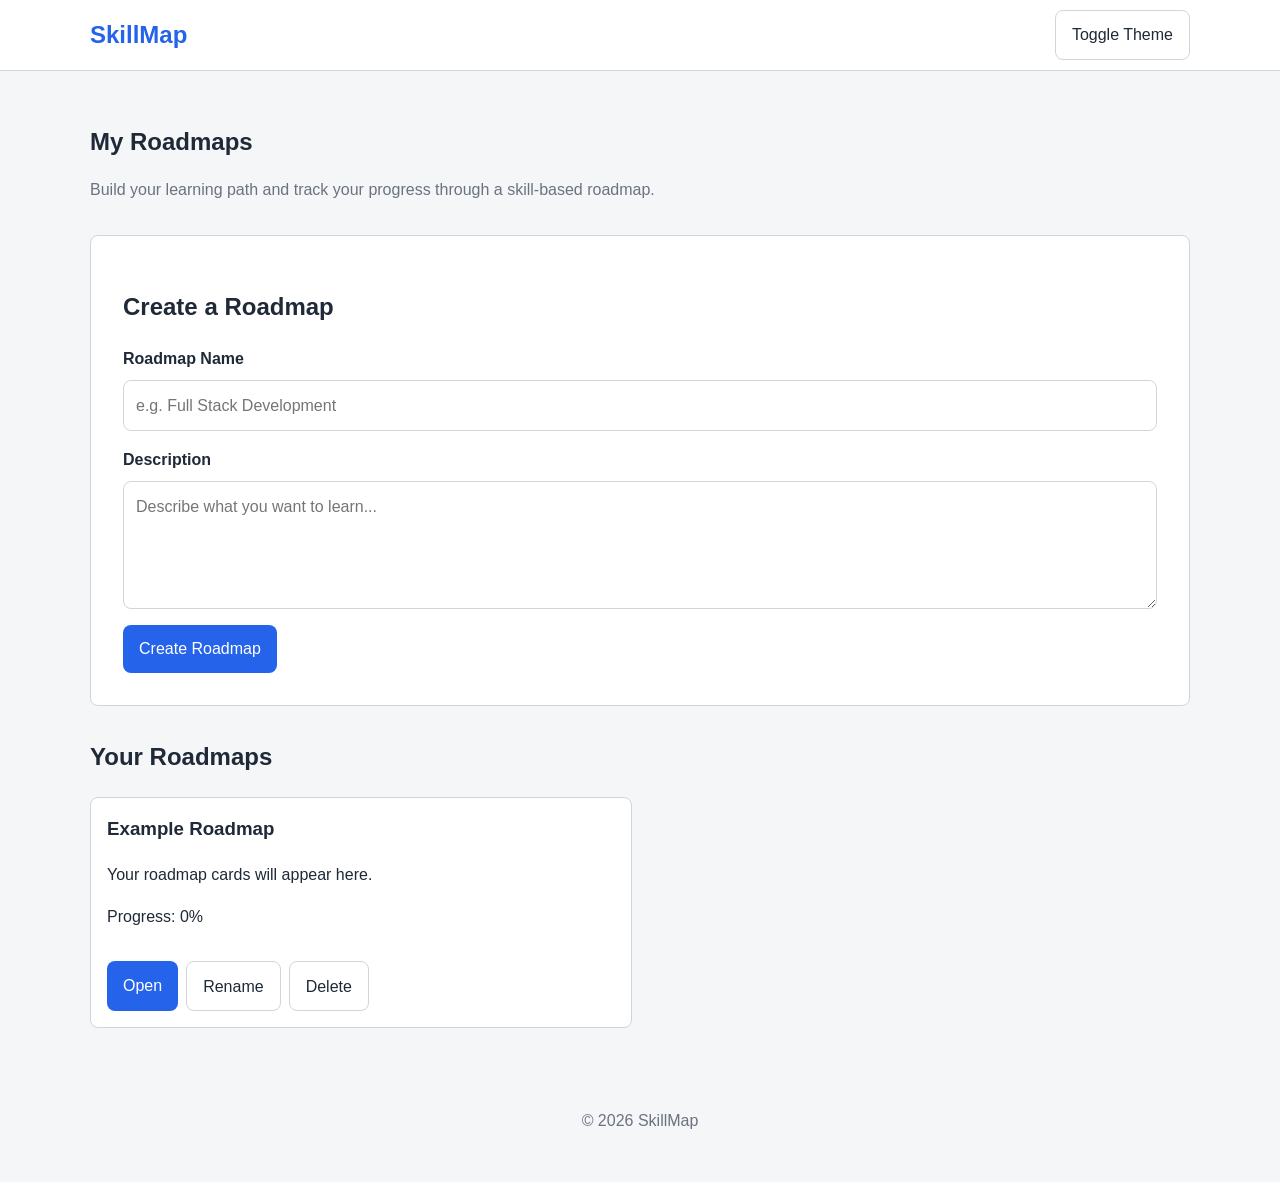
==== index.html @ 88a35b47 "Build Responsive Roadmaps Page Structure." ====
<!DOCTYPE html>
<html lang="en">
<head>
    <meta charset="UTF-8">
    <meta name="viewport" content="width=device-width, initial-scale=1.0">

    <title>SkillMap - Roadmaps</title>

    <link rel="stylesheet" href="css/style.css">
</head>

<body>

    <header class="site-header">
        <div class="container header-content">

            <a href="index.html" class="logo">
                SkillMap
            </a>

            <button
                type="button"
                id="theme-toggle"
                class="btn btn-secondary"
            >
                Toggle Theme
            </button>

        </div>
    </header>

    <main class="container">

        <section class="page-intro">
            <h1>My Roadmaps</h1>

            <p>
                Build your learning path and track your progress
                through a skill-based roadmap.
            </p>
        </section>


        <section
            class="roadmap-creation"
            aria-labelledby="create-roadmap-heading"
        >

            <h2 id="create-roadmap-heading">
                Create a Roadmap
            </h2>

            <form id="roadmap-form">

                <div class="form-group">

                    <label for="roadmap-name">
                        Roadmap Name
                    </label>

                    <input
                        type="text"
                        id="roadmap-name"
                        name="roadmap-name"
                        placeholder="e.g. Full Stack Development"
                        minlength="3"
                        maxlength="100"
                        autocomplete="off"
                        required
                    >

                </div>


                <div class="form-group">

                    <label for="roadmap-description">
                        Description
                    </label>

                    <textarea
                        id="roadmap-description"
                        name="roadmap-description"
                        placeholder="Describe what you want to learn..."
                        rows="4"
                        maxlength="500"
                    ></textarea>

                </div>


                <button
                    type="submit"
                    class="btn btn-primary"
                >
                    Create Roadmap
                </button>

            </form>

        </section>


        <section
            class="roadmaps-section"
            aria-labelledby="roadmaps-heading"
        >

            <h2 id="roadmaps-heading">
                Your Roadmaps
            </h2>

            <div id="roadmap-list">

                <!-- Roadmap cards will be created using JavaScript. -->

                <article class="roadmap-card">

                    <div class="roadmap-card-content">

                        <h3>
                            Example Roadmap
                        </h3>

                        <p>
                            Your roadmap cards will appear here.
                        </p>

                        <p>
                            Progress: 0%
                        </p>

                    </div>


                    <div class="roadmap-card-actions">

                        <a
                            href="roadmap.html"
                            class="btn btn-primary"
                        >
                            Open
                        </a>

                        <button
                            type="button"
                            class="btn btn-secondary"
                        >
                            Rename
                        </button>

                        <button
                            type="button"
                            class="btn btn-secondary"
                        >
                            Delete
                        </button>

                    </div>

                </article>

            </div>

        </section>

    </main>


    <footer class="site-footer">

        <p>
            &copy; 2026 SkillMap
        </p>

    </footer>


    <script
        type="module"
        src="js/roadmaps.js"
    ></script>

</body>
</html>
---- css/style.css ----
:root {
    --color-background: #f4f6f8;
    --color-surface: #ffffff;

    --color-primary: #2563eb;
    --color-primary-dark: #1d4ed8;

    --color-text: #1f2937;
    --color-text-muted: #6b7280;

    --color-border: #d1d5db;

    --spacing-small: 0.5rem;
    --spacing-medium: 1rem;
    --spacing-large: 2rem;

    --border-radius: 8px;
}

* {
    box-sizing: border-box;
}

body {
    margin: 0;

    font-family: Arial, sans-serif;
    line-height: 1.6;

    background-color: var(--color-background);
    color: var(--color-text);
}

button,
input,
textarea {
    font: inherit;
}

button {
    cursor: pointer;
}

.container {
    width: min(1100px, 90%);
    margin: 0 auto;
}

.site-header {
    background-color: var(--color-surface);
    border-bottom: 1px solid var(--color-border);
}

.header-content {
    min-height: 70px;

    display: flex;
    align-items: center;
    justify-content: space-between;
}

.logo {
    color: var(--color-primary);

    font-size: 1.5rem;
    font-weight: bold;

    text-decoration: none;
}

main {
    padding: var(--spacing-large) 0;
}

.page-intro {
    margin-bottom: var(--spacing-large);
}

.page-intro h1 {
    margin-bottom: var(--spacing-small);
}

.page-intro p {
    color: var(--color-text-muted);
}

.btn {
    display: inline-block;

    padding: 0.7rem 1rem;

    border-radius: var(--border-radius);

    text-decoration: none;
    cursor: pointer;
}

.btn-primary {
    border: none;

    background-color: var(--color-primary);
    color: white;
}

.btn-primary:hover {
    background-color: var(--color-primary-dark);
}

.btn-secondary {
    background-color: transparent;
    color: var(--color-text);

    border: 1px solid var(--color-border);
}

.btn-secondary:hover {
    background-color: var(--color-background);
}

.roadmap-creation {
    margin-bottom: var(--spacing-large);

    padding: var(--spacing-large);

    background-color: var(--color-surface);

    border: 1px solid var(--color-border);
    border-radius: var(--border-radius);
}

.form-group {
    display: flex;
    flex-direction: column;

    gap: var(--spacing-small);

    margin-bottom: var(--spacing-medium);
}

.form-group label {
    font-weight: bold;
}

.form-group input,
.form-group textarea {
    width: 100%;

    padding: 0.75rem;

    border: 1px solid var(--color-border);
    border-radius: var(--border-radius);

    background-color: var(--color-surface);
    color: var(--color-text);
}

.form-group input:focus,
.form-group textarea:focus {
    outline: 2px solid var(--color-primary);
    border-color: var(--color-primary);
}

#roadmap-list {
    display: grid;

    grid-template-columns: repeat(2, 1fr);

    gap: var(--spacing-medium);
}

.roadmap-card {
    display: flex;
    flex-direction: column;

    justify-content: space-between;

    gap: var(--spacing-medium);

    padding: var(--spacing-medium);

    background-color: var(--color-surface);

    border: 1px solid var(--color-border);
    border-radius: var(--border-radius);
}

.roadmap-card h3 {
    margin-top: 0;
}

.roadmap-card-actions {
    display: flex;

    gap: var(--spacing-small);

    flex-wrap: wrap;
}

.site-footer {
    padding: var(--spacing-large);

    text-align: center;

    color: var(--color-text-muted);
}

@media (max-width: 768px) {

    #roadmap-list {
        grid-template-columns: 1fr;
    }

    .header-content {
        min-height: 60px;
    }
}

@media (max-width: 480px) {

    .container {
        width: 94%;
    }

    main {
        padding: var(--spacing-medium) 0;
    }

    .roadmap-creation {
        padding: var(--spacing-medium);
    }

    .roadmap-card-actions {
        flex-direction: column;
    }

    .roadmap-card-actions .btn {
        width: 100%;

        text-align: center;
    }
}
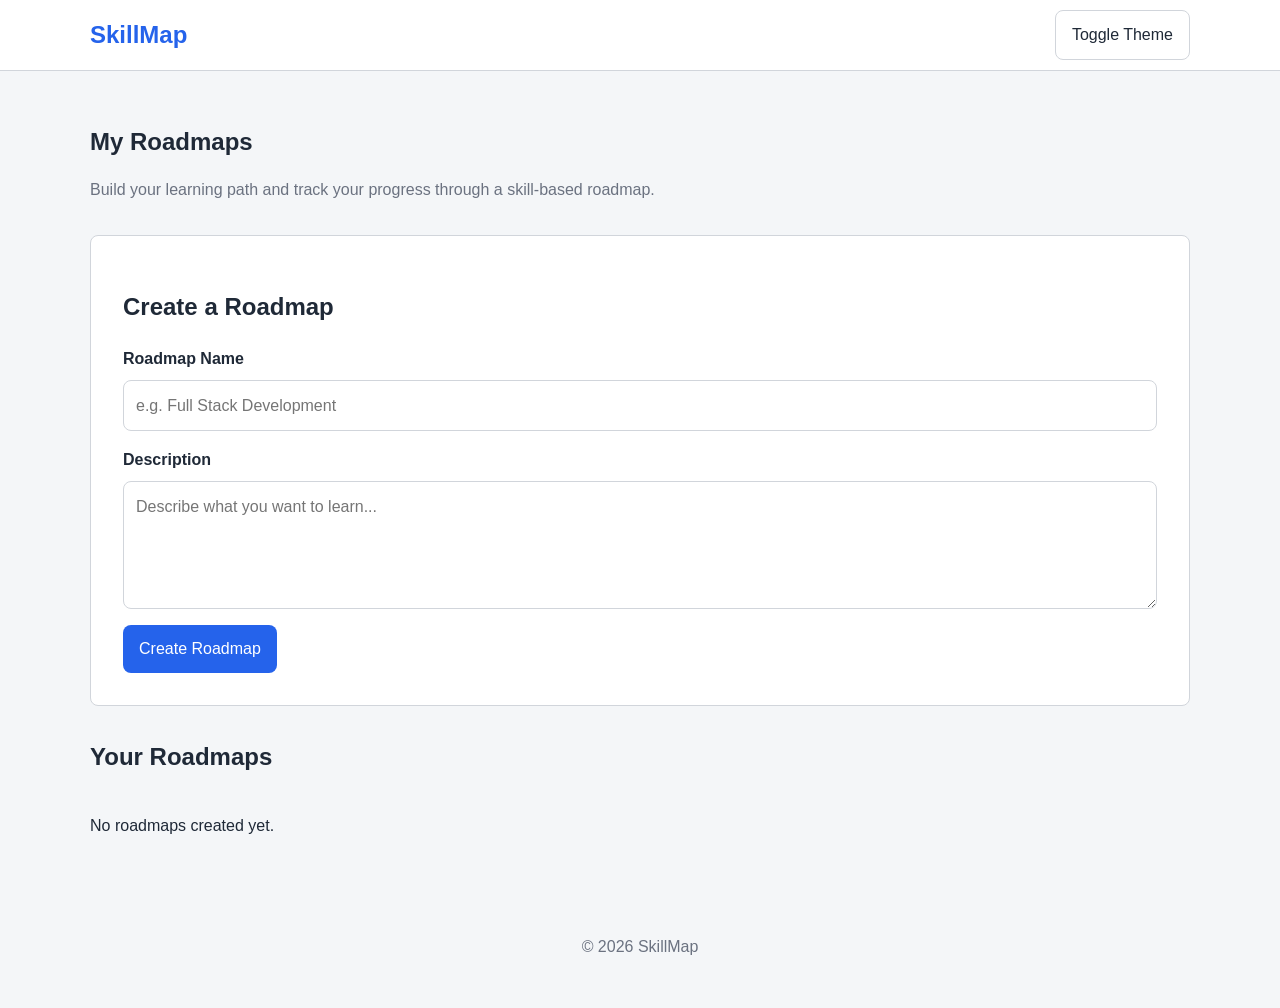
==== commit 27836c3f: "Add Data Import And Responsive Theme Support." ====
--- a/index.html
+++ b/index.html
@@ -176,10 +176,8 @@
     </footer>
 
 
-    <script
-        type="module"
-        src="js/roadmaps.js"
-    ></script>
 
+    <script type="module" src="js/theme.js"></script>
+    <script type="module" src="js/roadmaps.js"></script>
 </body>
 </html>
--- a/css/style.css
+++ b/css/style.css
@@ -15,6 +15,19 @@
     --spacing-large: 2rem;
 
     --border-radius: 8px;
+}
+
+:root[data-theme="dark"] {
+    --color-background: #111827;
+    --color-surface: #1f2937;
+
+    --color-primary: #60a5fa;
+    --color-primary-dark: #3b82f6;
+
+    --color-text: #f9fafb;
+    --color-text-muted: #9ca3af;
+
+    --color-border: #374151;
 }
 
 * {
@@ -238,4 +251,124 @@
 
         text-align: center;
     }
+}
+
+
+#skill-tree {
+    position: relative;
+
+    display: flex;
+    gap: var(--spacing-large);
+
+    padding: var(--spacing-large);
+
+    overflow-x: auto;
+}
+
+.skill-tree-level {
+    min-width: 180px;
+
+    display: flex;
+    flex-direction: column;
+
+    gap: var(--spacing-medium);
+}
+
+.skill-tree-level h3 {
+    margin: 0;
+
+    text-align: center;
+}
+
+.skill-tree-node {
+    display: flex;
+    flex-direction: column;
+
+    gap: 0.25rem;
+
+    padding: var(--spacing-medium);
+
+    background-color: var(--color-surface);
+
+    border: 2px solid var(--color-border);
+    border-radius: var(--border-radius);
+
+    text-align: center;
+}
+
+.skill-tree-node strong {
+    font-size: 1rem;
+}
+
+.skill-tree-node span {
+    color: var(--color-text-muted);
+    font-size: 0.9rem;
+}
+
+.skill-tree-lines {
+    position: absolute;
+
+    top: 0;
+    left: 0;
+
+    width: 100%;
+    height: 100%;
+
+    pointer-events: none;
+
+    z-index: 1;
+
+    overflow: visible;
+}
+
+.skill-tree-level {
+    position: relative;
+    z-index: 2;
+}
+
+.skill-tree-line {
+    stroke: var(--color-primary);
+    stroke-width: 3;
+}
+
+@media (max-width: 768px) {
+    #skill-tree {
+        display: block;
+        overflow-x: visible;
+        padding: var(--spacing-medium);
+    }
+
+    .skill-tree-level {
+        width: 100%;
+        min-width: 0;
+        margin-bottom: var(--spacing-large);
+    }
+
+    .skill-tree-level h3 {
+        text-align: left;
+        margin-bottom: var(--spacing-small);
+    }
+
+    .skill-tree-node {
+        width: 100%;
+    }
+
+    .skill-tree-lines {
+        display: none;
+    }
+
+    .skill-filters {
+        display: flex;
+        flex-direction: column;
+        gap: var(--spacing-medium);
+    }
+
+    .skill-filters .form-group {
+        margin-bottom: 0;
+    }
+
+    .skill-filters input,
+    .skill-filters select {
+        width: 100%;
+    }
 }
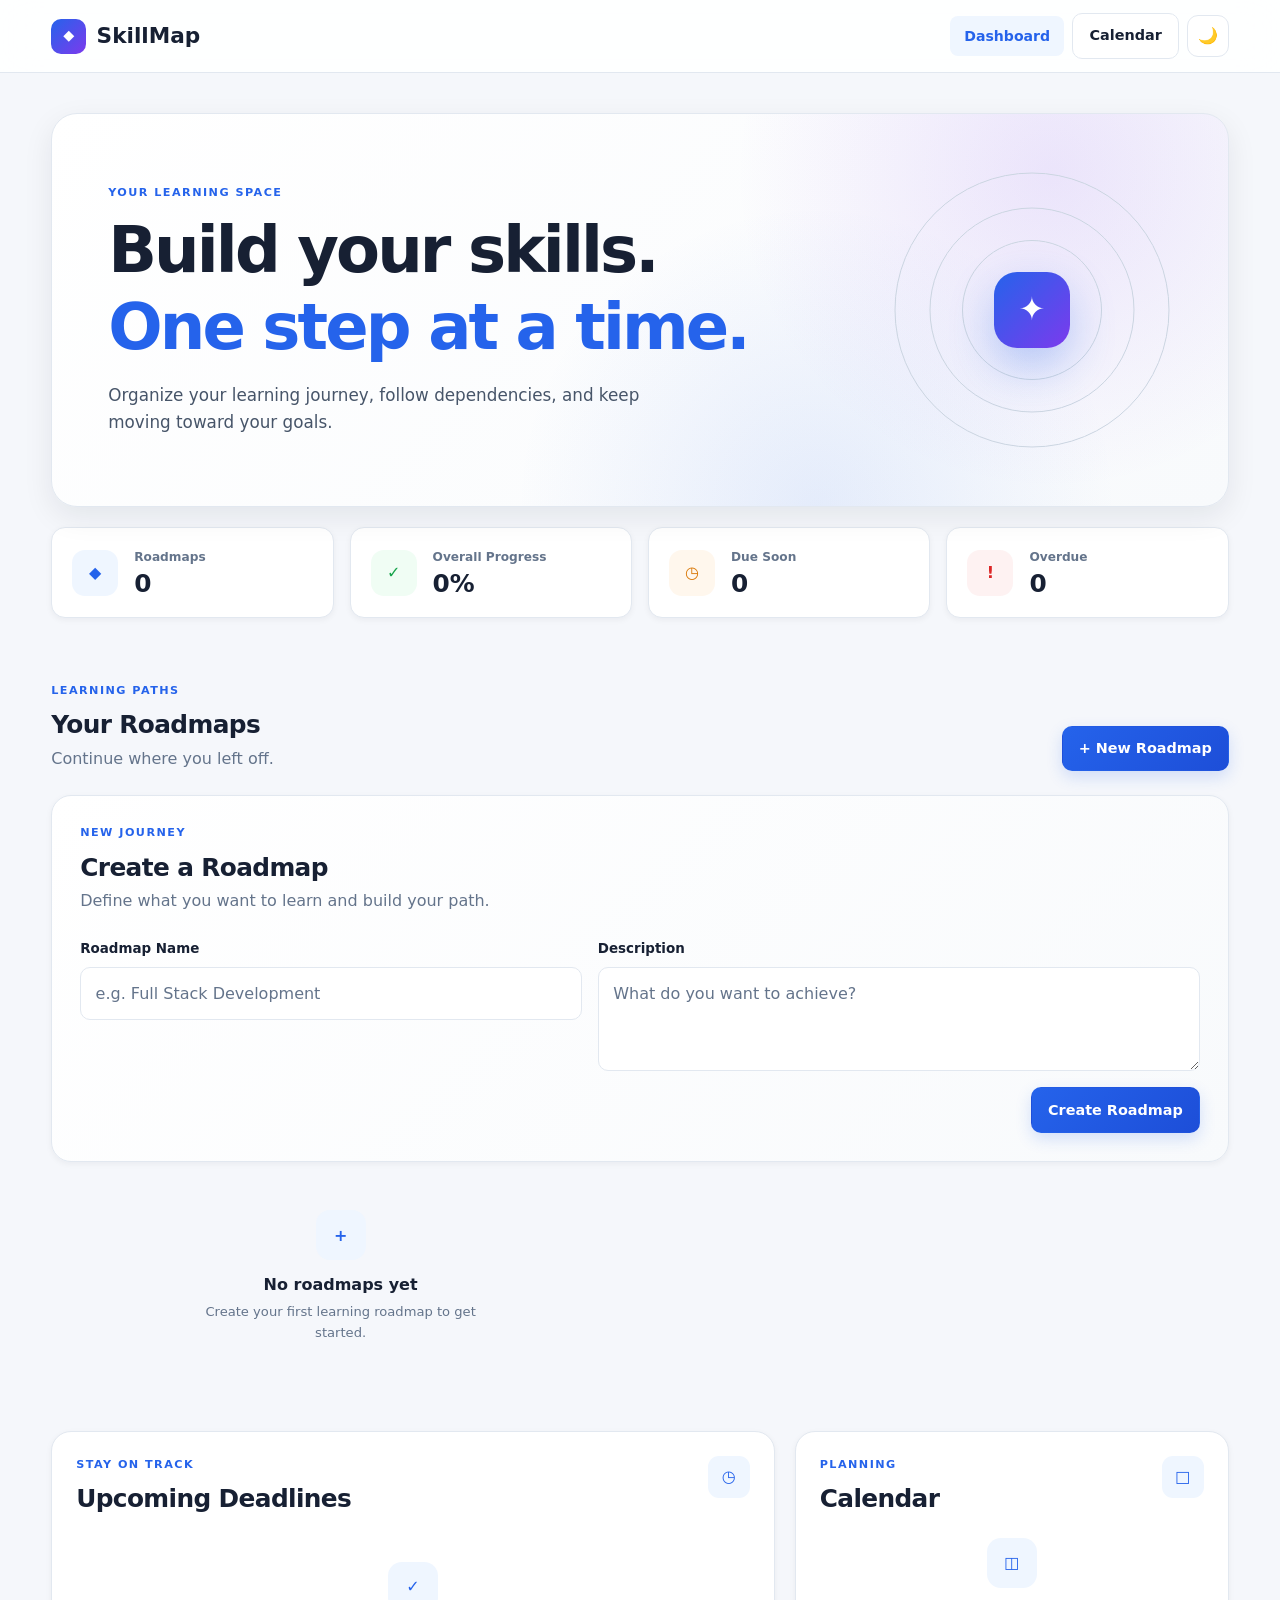
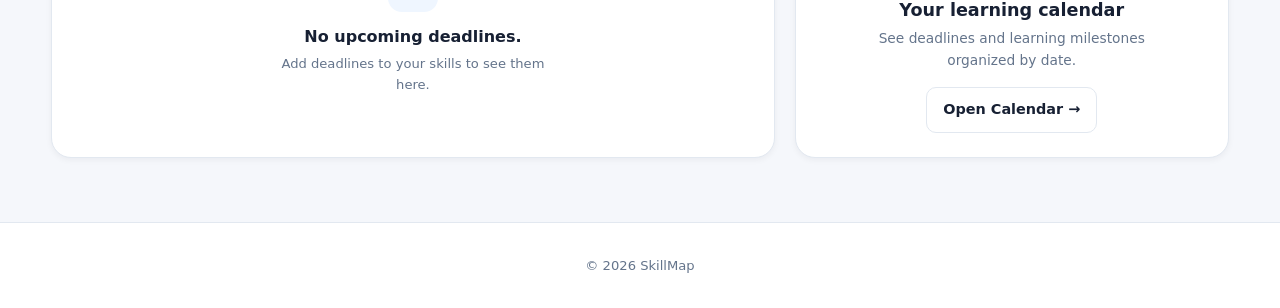
==== commit e6e79fab: "Complete Deadlines,Calendar and Responsive Updates." ====
--- a/index.html
+++ b/index.html
@@ -3,179 +3,206 @@
 <head>
     <meta charset="UTF-8">
     <meta name="viewport" content="width=device-width, initial-scale=1.0">
-
-    <title>SkillMap - Roadmaps</title>
-
+    <title>SkillMap - Dashboard</title>
     <link rel="stylesheet" href="css/style.css">
 </head>
 
 <body>
-
     <header class="site-header">
         <div class="container header-content">
-
             <a href="index.html" class="logo">
+                <span class="logo-icon">◆</span>
                 SkillMap
             </a>
+
+            <nav class="main-navigation" aria-label="Main navigation">
+                <a href="index.html" class="nav-link active">Dashboard</a>
+                <a href="calendar.html" class="btn btn-secondary">Calendar</a>
 
             <button
                 type="button"
                 id="theme-toggle"
-                class="btn btn-secondary"
-            >
-                Toggle Theme
-            </button>
-
+                class="icon-button"
+                aria-label="Toggle theme"
+                title="Toggle theme"
+            >◐</button>
         </div>
     </header>
 
-    <main class="container">
-
-        <section class="page-intro">
-            <h1>My Roadmaps</h1>
-
-            <p>
-                Build your learning path and track your progress
-                through a skill-based roadmap.
-            </p>
-        </section>
-
-
-        <section
-            class="roadmap-creation"
-            aria-labelledby="create-roadmap-heading"
-        >
-
-            <h2 id="create-roadmap-heading">
-                Create a Roadmap
-            </h2>
-
-            <form id="roadmap-form">
-
-                <div class="form-group">
-
-                    <label for="roadmap-name">
-                        Roadmap Name
-                    </label>
-
-                    <input
-                        type="text"
-                        id="roadmap-name"
-                        name="roadmap-name"
-                        placeholder="e.g. Full Stack Development"
-                        minlength="3"
-                        maxlength="100"
-                        autocomplete="off"
-                        required
-                    >
-
-                </div>
-
-
-                <div class="form-group">
-
-                    <label for="roadmap-description">
-                        Description
-                    </label>
-
-                    <textarea
-                        id="roadmap-description"
-                        name="roadmap-description"
-                        placeholder="Describe what you want to learn..."
-                        rows="4"
-                        maxlength="500"
-                    ></textarea>
-
-                </div>
-
+    <main class="dashboard container">
+        <section class="dashboard-hero">
+            <div class="hero-content">
+                <span class="eyebrow">YOUR LEARNING SPACE</span>
+
+                <h1>
+                    Build your skills.<br>
+                    <span>One step at a time.</span>
+                </h1>
+
+                <p>
+                    Organize your learning journey, follow dependencies,
+                    and keep moving toward your goals.
+                </p>
+            </div>
+
+            <div class="hero-decoration" aria-hidden="true">
+                <div class="hero-orbit orbit-one"></div>
+                <div class="hero-orbit orbit-two"></div>
+                <div class="hero-orbit orbit-three"></div>
+                <div class="hero-core">✦</div>
+            </div>
+        </section>
+
+        <section class="dashboard-stats" aria-label="Learning statistics">
+            <article class="stat-card">
+                <div class="stat-icon stat-icon-blue">◆</div>
+                <div>
+                    <span class="stat-label">Roadmaps</span>
+                    <strong id="roadmap-count" class="stat-value">0</strong>
+                </div>
+            </article>
+
+            <article class="stat-card">
+                <div class="stat-icon stat-icon-green">✓</div>
+                <div>
+                    <span class="stat-label">Overall Progress</span>
+                    <strong id="overall-progress" class="stat-value">0%</strong>
+                </div>
+            </article>
+
+            <article class="stat-card">
+                <div class="stat-icon stat-icon-orange">◷</div>
+                <div>
+                    <span class="stat-label">Due Soon</span>
+                    <strong id="due-soon-count" class="stat-value">0</strong>
+                </div>
+            </article>
+
+            <article class="stat-card">
+                <div class="stat-icon stat-icon-red">!</div>
+                <div>
+                    <span class="stat-label">Overdue</span>
+                    <strong id="overdue-count" class="stat-value">0</strong>
+                </div>
+            </article>
+        </section>
+
+        <section class="dashboard-section" aria-labelledby="roadmaps-heading">
+            <div class="section-header">
+                <div>
+                    <span class="section-kicker">LEARNING PATHS</span>
+                    <h2 id="roadmaps-heading">Your Roadmaps</h2>
+                    <p>Continue where you left off.</p>
+                </div>
 
                 <button
-                    type="submit"
+                    type="button"
                     class="btn btn-primary"
+                    id="create-roadmap-button"
                 >
-                    Create Roadmap
+                    + New Roadmap
                 </button>
-
-            </form>
-
-        </section>
-
-
-        <section
-            class="roadmaps-section"
-            aria-labelledby="roadmaps-heading"
-        >
-
-            <h2 id="roadmaps-heading">
-                Your Roadmaps
-            </h2>
-
-            <div id="roadmap-list">
-
-                <!-- Roadmap cards will be created using JavaScript. -->
-
-                <article class="roadmap-card">
-
-                    <div class="roadmap-card-content">
-
-                        <h3>
-                            Example Roadmap
-                        </h3>
-
-                        <p>
-                            Your roadmap cards will appear here.
-                        </p>
-
-                        <p>
-                            Progress: 0%
-                        </p>
-
-                    </div>
-
-
-                    <div class="roadmap-card-actions">
-
-                        <a
-                            href="roadmap.html"
-                            class="btn btn-primary"
-                        >
-                            Open
-                        </a>
-
-                        <button
-                            type="button"
-                            class="btn btn-secondary"
-                        >
-                            Rename
+            </div>
+
+            <section
+                class="roadmap-creation"
+                id="roadmap-creation-panel"
+                aria-labelledby="create-roadmap-heading"
+            >
+                <div class="creation-header">
+                    <span class="section-kicker">NEW JOURNEY</span>
+                    <h2 id="create-roadmap-heading">Create a Roadmap</h2>
+                    <p>Define what you want to learn and build your path.</p>
+                </div>
+
+                <form id="roadmap-form">
+                    <div class="form-grid">
+                        <div class="form-group">
+                            <label for="roadmap-name">Roadmap Name</label>
+                            <input
+                                type="text"
+                                id="roadmap-name"
+                                name="roadmap-name"
+                                placeholder="e.g. Full Stack Development"
+                                minlength="3"
+                                maxlength="100"
+                                autocomplete="off"
+                                required
+                            >
+                        </div>
+
+                        <div class="form-group">
+                            <label for="roadmap-description">Description</label>
+                            <textarea
+                                id="roadmap-description"
+                                name="roadmap-description"
+                                placeholder="What do you want to achieve?"
+                                rows="3"
+                                maxlength="500"
+                            ></textarea>
+                        </div>
+                    </div>
+
+                    <div class="creation-actions">
+                        <button type="submit" class="btn btn-primary">
+                            Create Roadmap
                         </button>
-
-                        <button
-                            type="button"
-                            class="btn btn-secondary"
-                        >
-                            Delete
-                        </button>
-
-                    </div>
-
-                </article>
-
-            </div>
-
-        </section>
-
+                    </div>
+                </form>
+            </section>
+
+            <div id="roadmap-list" class="roadmap-grid"></div>
+        </section>
+
+        <section class="dashboard-bottom-grid">
+            <section class="dashboard-panel" aria-labelledby="deadlines-heading">
+                <div class="panel-header">
+                    <div>
+                        <span class="section-kicker">STAY ON TRACK</span>
+                        <h2 id="deadlines-heading">Upcoming Deadlines</h2>
+                    </div>
+                    <span class="panel-icon">◷</span>
+                </div>
+
+                <div id="deadline-list" class="deadline-list">
+                    <div class="empty-state">
+                        <div class="empty-state-icon">✓</div>
+                        <p>No upcoming deadlines.</p>
+                        <span>
+                            Add deadlines to your skills to see them here.
+                        </span>
+                    </div>
+                </div>
+            </section>
+
+            <section class="dashboard-panel" aria-labelledby="calendar-heading">
+                <div class="panel-header">
+                    <div>
+                        <span class="section-kicker">PLANNING</span>
+                        <h2 id="calendar-heading">Calendar</h2>
+                    </div>
+                    <span class="panel-icon">□</span>
+                </div>
+
+                <div class="calendar-placeholder">
+                    <div class="calendar-placeholder-icon">◫</div>
+                    <h3>Your learning calendar</h3>
+                    <p>
+                        See deadlines and learning milestones organized by date.
+                    </p>
+                    <a href="calendar.html" class="btn btn-secondary">
+                        Open Calendar →
+                    </a>
+                </div>
+            </section>
+        </section>
     </main>
 
-
     <footer class="site-footer">
-
-        <p>
-            &copy; 2026 SkillMap
-        </p>
-
+        <div class="container">
+            <p>&copy; 2026 SkillMap</p>
+        </div>
     </footer>
-
-
 
     <script type="module" src="js/theme.js"></script>
     <script type="module" src="js/roadmaps.js"></script>
--- a/css/style.css
+++ b/css/style.css
@@ -1,52 +1,75 @@
 :root {
-    --color-background: #f4f6f8;
-    --color-surface: #ffffff;
-
-    --color-primary: #2563eb;
-    --color-primary-dark: #1d4ed8;
-
-    --color-text: #1f2937;
-    --color-text-muted: #6b7280;
-
-    --color-border: #d1d5db;
-
-    --spacing-small: 0.5rem;
-    --spacing-medium: 1rem;
-    --spacing-large: 2rem;
-
-    --border-radius: 8px;
+    --bg: #f5f7fb;
+    --surface: #fff;
+    --soft: #f8fafc;
+    --hover: #f1f5f9;
+    --text: #172033;
+    --text-2: #475569;
+    --muted: #64748b;
+    --border: #e2e8f0;
+    --border-strong: #cbd5e1;
+    --primary: #2563eb;
+    --primary-dark: #1d4ed8;
+    --primary-soft: #eff6ff;
+    --purple: #7c3aed;
+    --success: #16a34a;
+    --success-soft: #f0fdf4;
+    --warning: #d97706;
+    --warning-soft: #fff7ed;
+    --danger: #dc2626;
+    --danger-soft: #fef2f2;
+    --radius: 14px;
+    --radius-lg: 20px;
+    --shadow: 0 10px 30px rgba(15, 23, 42, .08);
+    --shadow-sm: 0 2px 6px rgba(15, 23, 42, .05);
+    --transition: .2s ease;
 }
 
 :root[data-theme="dark"] {
-    --color-background: #111827;
-    --color-surface: #1f2937;
-
-    --color-primary: #60a5fa;
-    --color-primary-dark: #3b82f6;
-
-    --color-text: #f9fafb;
-    --color-text-muted: #9ca3af;
-
-    --color-border: #374151;
+    --bg: #0b1120;
+    --surface: #111827;
+    --soft: #172033;
+    --hover: #1e293b;
+    --text: #f8fafc;
+    --text-2: #cbd5e1;
+    --muted: #94a3b8;
+    --border: #263449;
+    --border-strong: #3b4b63;
+    --primary: #60a5fa;
+    --primary-dark: #93c5fd;
+    --primary-soft: #172554;
+    --purple: #a78bfa;
+    --success: #4ade80;
+    --success-soft: #052e16;
+    --warning: #fbbf24;
+    --warning-soft: #431407;
+    --danger: #f87171;
+    --danger-soft: #450a0a;
+    --shadow: 0 10px 30px rgba(0, 0, 0, .25);
+    --shadow-sm: 0 2px 6px rgba(0, 0, 0, .2);
 }
 
 * {
     box-sizing: border-box;
 }
 
+html {
+    scroll-behavior: smooth;
+}
+
 body {
     margin: 0;
-
-    font-family: Arial, sans-serif;
+    min-height: 100vh;
+    font-family: Inter, system-ui, -apple-system, "Segoe UI", sans-serif;
     line-height: 1.6;
-
-    background-color: var(--color-background);
-    color: var(--color-text);
+    background: var(--bg);
+    color: var(--text);
 }
 
 button,
 input,
-textarea {
+textarea,
+select {
     font: inherit;
 }
 
@@ -54,299 +77,955 @@
     cursor: pointer;
 }
 
+a {
+    color: var(--primary);
+    transition: color var(--transition);
+}
+
+a:hover {
+    color: var(--primary-dark);
+}
+
+h1,
+h2,
+h3,
+h4 {
+    margin-top: 0;
+    line-height: 1.2;
+    color: var(--text);
+}
+
+h1 {
+    font-size: clamp(2rem, 4vw, 3.4rem);
+    letter-spacing: -.045em;
+}
+
+h2 {
+    font-size: 1.55rem;
+    letter-spacing: -.025em;
+}
+
+h3 {
+    font-size: 1.1rem;
+}
+
+p {
+    color: var(--text-2);
+}
+
 .container {
-    width: min(1100px, 90%);
-    margin: 0 auto;
+    width: min(1180px, 92%);
+    margin: auto;
+}
+
+main {
+    padding: 3rem 0;
 }
 
 .site-header {
-    background-color: var(--color-surface);
-    border-bottom: 1px solid var(--color-border);
+    position: sticky;
+    top: 0;
+    z-index: 10;
+    border-bottom: 1px solid var(--border);
+    background: color-mix(in srgb, var(--surface) 90%, transparent);
+    backdrop-filter: blur(18px);
 }
 
 .header-content {
-    min-height: 70px;
-
+    min-height: 72px;
+    display: flex;
+    align-items: center;
+    gap: 2rem;
+}
+
+.logo {
+    display: flex;
+    align-items: center;
+    gap: .65rem;
+    color: var(--text);
+    font-size: 1.35rem;
+    font-weight: 800;
+    text-decoration: none;
+}
+
+.logo:hover {
+    color: var(--text);
+}
+
+.logo-icon {
+    width: 35px;
+    height: 35px;
+    display: grid;
+    place-items: center;
+    border-radius: 10px;
+    background: linear-gradient(135deg, var(--primary), var(--purple));
+    color: #fff;
+    font-size: .9rem;
+}
+
+.main-navigation {
+    display: flex;
+    gap: .35rem;
+    margin-left: auto;
+}
+
+.nav-link {
+    padding: .55rem .9rem;
+    border-radius: 8px;
+    color: var(--muted);
+    font-size: .88rem;
+    font-weight: 650;
+    text-decoration: none;
+}
+
+.nav-link:hover,
+.nav-link.active {
+    background: var(--primary-soft);
+    color: var(--primary);
+}
+
+.icon-button {
+    width: 42px;
+    height: 42px;
+    display: grid;
+    place-items: center;
+    border: 1px solid var(--border);
+    border-radius: 11px;
+    background: var(--surface);
+    color: var(--text);
+    transition: var(--transition);
+}
+
+.icon-button:hover {
+    transform: translateY(-2px);
+    border-color: var(--primary);
+    background: var(--primary-soft);
+}
+
+.btn {
+    display: inline-flex;
+    align-items: center;
+    justify-content: center;
+    gap: .45rem;
+    min-height: 42px;
+    padding: .65rem 1rem;
+    border: 1px solid transparent;
+    border-radius: 10px;
+    font-size: .9rem;
+    font-weight: 700;
+    text-decoration: none;
+    transition: var(--transition);
+}
+
+.btn:hover {
+    transform: translateY(-1px);
+}
+
+.btn-primary {
+    background: linear-gradient(135deg, var(--primary), var(--primary-dark));
+    color: #fff;
+    box-shadow: 0 6px 16px rgba(37, 99, 235, .18);
+}
+
+.btn-primary:hover {
+    color: #fff;
+}
+
+.btn-secondary {
+    border-color: var(--border);
+    background: var(--surface);
+    color: var(--text);
+}
+
+.btn-secondary:hover {
+    background: var(--hover);
+    border-color: var(--border-strong);
+}
+
+.dashboard {
+    padding-top: 2.5rem;
+    padding-bottom: 4rem;
+}
+
+.dashboard-hero {
+    min-height: 310px;
+    position: relative;
     display: flex;
     align-items: center;
     justify-content: space-between;
-}
-
-.logo {
-    color: var(--color-primary);
-
-    font-size: 1.5rem;
-    font-weight: bold;
-
-    text-decoration: none;
-}
-
-main {
-    padding: var(--spacing-large) 0;
-}
-
-.page-intro {
-    margin-bottom: var(--spacing-large);
-}
-
-.page-intro h1 {
-    margin-bottom: var(--spacing-small);
-}
-
-.page-intro p {
-    color: var(--color-text-muted);
-}
-
-.btn {
-    display: inline-block;
-
-    padding: 0.7rem 1rem;
-
-    border-radius: var(--border-radius);
-
-    text-decoration: none;
-    cursor: pointer;
-}
-
-.btn-primary {
-    border: none;
-
-    background-color: var(--color-primary);
-    color: white;
-}
-
-.btn-primary:hover {
-    background-color: var(--color-primary-dark);
-}
-
-.btn-secondary {
-    background-color: transparent;
-    color: var(--color-text);
-
-    border: 1px solid var(--color-border);
-}
-
-.btn-secondary:hover {
-    background-color: var(--color-background);
+    overflow: hidden;
+    margin-bottom: 1.25rem;
+    padding: 3.5rem;
+    border: 1px solid var(--border);
+    border-radius: 26px;
+    background:
+        radial-gradient(circle at 85% 15%, rgba(124, 58, 237, .12), transparent 30%),
+        radial-gradient(circle at 65% 100%, rgba(37, 99, 235, .1), transparent 35%),
+        linear-gradient(135deg, var(--surface), var(--soft));
+    box-shadow: var(--shadow);
+}
+
+.hero-content {
+    position: relative;
+    z-index: 2;
+    max-width: 650px;
+}
+
+.eyebrow,
+.section-kicker {
+    display: block;
+    margin-bottom: .65rem;
+    color: var(--primary);
+    font-size: .7rem;
+    font-weight: 800;
+    letter-spacing: .13em;
+}
+
+.dashboard-hero h1 {
+    margin-bottom: 1rem;
+    font-size: clamp(2.4rem, 5vw, 4.2rem);
+}
+
+.dashboard-hero h1 span {
+    color: var(--primary);
+}
+
+.dashboard-hero p {
+    max-width: 570px;
+    margin: 0;
+    font-size: 1.05rem;
+}
+
+.hero-decoration {
+    position: relative;
+    width: 280px;
+    height: 280px;
+    flex-shrink: 0;
+}
+
+.hero-core,
+.hero-orbit {
+    position: absolute;
+    top: 50%;
+    left: 50%;
+    transform: translate(-50%, -50%);
+}
+
+.hero-core {
+    width: 76px;
+    height: 76px;
+    display: grid;
+    place-items: center;
+    border-radius: 23px;
+    background: linear-gradient(135deg, var(--primary), var(--purple));
+    color: #fff;
+    font-size: 2rem;
+    box-shadow: 0 18px 45px rgba(37, 99, 235, .3);
+}
+
+.hero-orbit {
+    border: 1px solid var(--border-strong);
+    border-radius: 50%;
+}
+
+.orbit-one {
+    width: 140px;
+    height: 140px;
+}
+
+.orbit-two {
+    width: 205px;
+    height: 205px;
+}
+
+.orbit-three {
+    width: 275px;
+    height: 275px;
+}
+
+.dashboard-stats {
+    display: grid;
+    grid-template-columns: repeat(4, 1fr);
+    gap: 1rem;
+    margin-bottom: 4rem;
+}
+
+.stat-card {
+    display: flex;
+    align-items: center;
+    gap: 1rem;
+    padding: 1.25rem;
+    border: 1px solid var(--border);
+    border-radius: var(--radius);
+    background: var(--surface);
+    box-shadow: var(--shadow-sm);
+    transition: var(--transition);
+}
+
+.stat-card:hover {
+    transform: translateY(-3px);
+    box-shadow: var(--shadow);
+}
+
+.stat-icon {
+    width: 46px;
+    height: 46px;
+    display: grid;
+    place-items: center;
+    flex-shrink: 0;
+    border-radius: 13px;
+    font-weight: 800;
+}
+
+.stat-icon-blue {
+    background: var(--primary-soft);
+    color: var(--primary);
+}
+
+.stat-icon-green {
+    background: var(--success-soft);
+    color: var(--success);
+}
+
+.stat-icon-orange {
+    background: var(--warning-soft);
+    color: var(--warning);
+}
+
+.stat-icon-red {
+    background: var(--danger-soft);
+    color: var(--danger);
+}
+
+.stat-label {
+    display: block;
+    margin-bottom: .15rem;
+    color: var(--muted);
+    font-size: .76rem;
+    font-weight: 650;
+}
+
+.stat-value {
+    display: block;
+    font-size: 1.55rem;
+    line-height: 1.1;
+}
+
+.dashboard-section {
+    margin-bottom: 4rem;
+}
+
+.section-header {
+    display: flex;
+    align-items: flex-end;
+    justify-content: space-between;
+    gap: 2rem;
+    margin-bottom: 1.5rem;
+}
+
+.section-header h2 {
+    margin-bottom: .35rem;
+}
+
+.section-header p {
+    margin: 0;
+    color: var(--muted);
 }
 
 .roadmap-creation {
-    margin-bottom: var(--spacing-large);
-
-    padding: var(--spacing-large);
-
-    background-color: var(--color-surface);
-
-    border: 1px solid var(--color-border);
-    border-radius: var(--border-radius);
+    margin-bottom: 1.5rem;
+    padding: 1.75rem;
+    border: 1px solid var(--border);
+    border-radius: var(--radius-lg);
+    background: linear-gradient(135deg, var(--surface), var(--soft));
+    box-shadow: var(--shadow-sm);
+}
+
+.creation-header {
+    margin-bottom: 1.5rem;
+}
+
+.creation-header h2 {
+    margin-bottom: .35rem;
+}
+
+.creation-header p {
+    margin: 0;
+    color: var(--muted);
+}
+
+.form-grid {
+    display: grid;
+    grid-template-columns: 1fr 1.2fr;
+    gap: 1rem;
 }
 
 .form-group {
     display: flex;
     flex-direction: column;
-
-    gap: var(--spacing-small);
-
-    margin-bottom: var(--spacing-medium);
+    gap: .5rem;
+    margin-bottom: 1rem;
 }
 
 .form-group label {
-    font-weight: bold;
+    color: var(--text);
+    font-size: .84rem;
+    font-weight: 700;
 }
 
 .form-group input,
+.form-group textarea,
+.form-group select {
+    width: 100%;
+    padding: .8rem .9rem;
+    border: 1px solid var(--border);
+    border-radius: 10px;
+    outline: 0;
+    background: var(--surface);
+    color: var(--text);
+    transition: var(--transition);
+}
+
 .form-group textarea {
+    resize: vertical;
+}
+
+.form-group input::placeholder,
+.form-group textarea::placeholder {
+    color: var(--muted);
+}
+
+.form-group input:focus,
+.form-group textarea:focus,
+.form-group select:focus {
+    border-color: var(--primary);
+    box-shadow: 0 0 0 3px var(--primary-soft);
+}
+
+.creation-actions {
+    display: flex;
+    justify-content: flex-end;
+}
+
+#roadmap-list,
+.roadmap-grid,
+#skill-list {
+    display: grid;
+    grid-template-columns: repeat(2, minmax(0, 1fr));
+    gap: 1.25rem;
+}
+
+.roadmap-card {
+    position: relative;
+    display: flex;
+    flex-direction: column;
+    justify-content: space-between;
+    min-height: 220px;
+    gap: 1.25rem;
+    padding: 1.5rem;
+    overflow: hidden;
+    border: 1px solid var(--border);
+    border-radius: var(--radius-lg);
+    background: var(--surface);
+    box-shadow: var(--shadow-sm);
+    transition: var(--transition);
+}
+
+.roadmap-card::before {
+    content: "";
+    position: absolute;
+    top: 0;
+    left: 0;
     width: 100%;
-
-    padding: 0.75rem;
-
-    border: 1px solid var(--color-border);
-    border-radius: var(--border-radius);
-
-    background-color: var(--color-surface);
-    color: var(--color-text);
-}
-
-.form-group input:focus,
-.form-group textarea:focus {
-    outline: 2px solid var(--color-primary);
-    border-color: var(--color-primary);
-}
-
-#roadmap-list {
+    height: 3px;
+    background: linear-gradient(90deg, var(--primary), var(--purple));
+}
+
+.roadmap-card:hover {
+    transform: translateY(-4px);
+    border-color: var(--border-strong);
+    box-shadow: var(--shadow);
+}
+
+.roadmap-card-content h3 {
+    margin-bottom: .55rem;
+}
+
+.roadmap-card-content p {
+    margin: .35rem 0;
+}
+
+.roadmap-card-actions {
+    display: flex;
+    align-items: center;
+    gap: .5rem;
+    flex-wrap: wrap;
+}
+
+.progress-track {
+    width: 100%;
+    height: 8px;
+    overflow: hidden;
+    margin-top: 1rem;
+    border-radius: 99px;
+    background: var(--border);
+}
+
+.progress-fill {
+    height: 100%;
+    border-radius: inherit;
+    background: linear-gradient(90deg, var(--primary), var(--purple));
+    transition: width .4s ease;
+}
+
+.progress-info {
+    display: flex;
+    justify-content: space-between;
+    color: var(--muted);
+    font-size: .8rem;
+}
+
+.dashboard-bottom-grid {
     display: grid;
-
-    grid-template-columns: repeat(2, 1fr);
-
-    gap: var(--spacing-medium);
-}
-
-.roadmap-card {
+    grid-template-columns: 1.25fr .75fr;
+    gap: 1.25rem;
+}
+
+.dashboard-panel {
+    min-height: 300px;
+    padding: 1.5rem;
+    border: 1px solid var(--border);
+    border-radius: var(--radius-lg);
+    background: var(--surface);
+    box-shadow: var(--shadow-sm);
+}
+
+.panel-header {
+    display: flex;
+    align-items: flex-start;
+    justify-content: space-between;
+    margin-bottom: 1.5rem;
+}
+
+.panel-header h2 {
+    margin-bottom: 0;
+}
+
+.panel-icon {
+    width: 42px;
+    height: 42px;
+    display: grid;
+    place-items: center;
+    border-radius: 11px;
+    background: var(--primary-soft);
+    color: var(--primary);
+    font-weight: 800;
+}
+
+.deadline-list {
     display: flex;
     flex-direction: column;
-
+    gap: .75rem;
+}
+
+.deadline-item {
+    display: flex;
+    align-items: center;
     justify-content: space-between;
-
-    gap: var(--spacing-medium);
-
-    padding: var(--spacing-medium);
-
-    background-color: var(--color-surface);
-
-    border: 1px solid var(--color-border);
-    border-radius: var(--border-radius);
-}
-
-.roadmap-card h3 {
-    margin-top: 0;
-}
-
-.roadmap-card-actions {
-    display: flex;
-
-    gap: var(--spacing-small);
-
-    flex-wrap: wrap;
-}
-
-.site-footer {
-    padding: var(--spacing-large);
-
+    gap: 1rem;
+    padding: .9rem;
+    border: 1px solid var(--border);
+    border-radius: 11px;
+    background: var(--soft);
+}
+
+.deadline-item strong {
+    color: var(--text);
+}
+
+.deadline-date {
+    color: var(--muted);
+    font-size: .82rem;
+}
+
+.deadline-danger {
+    border-left: 3px solid var(--danger);
+}
+
+.deadline-warning {
+    border-left: 3px solid var(--warning);
+}
+
+.deadline-success {
+    border-left: 3px solid var(--success);
+}
+
+.empty-state {
+    min-height: 180px;
+    display: flex;
+    flex-direction: column;
+    align-items: center;
+    justify-content: center;
+    padding: 1.5rem;
     text-align: center;
-
-    color: var(--color-text-muted);
-}
-
-@media (max-width: 768px) {
-
-    #roadmap-list {
-        grid-template-columns: 1fr;
-    }
-
-    .header-content {
-        min-height: 60px;
-    }
-}
-
-@media (max-width: 480px) {
-
-    .container {
-        width: 94%;
-    }
-
-    main {
-        padding: var(--spacing-medium) 0;
-    }
-
-    .roadmap-creation {
-        padding: var(--spacing-medium);
-    }
-
-    .roadmap-card-actions {
-        flex-direction: column;
-    }
-
-    .roadmap-card-actions .btn {
-        width: 100%;
-
-        text-align: center;
-    }
-}
-
+}
+
+.empty-state-icon,
+.calendar-placeholder-icon {
+    width: 50px;
+    height: 50px;
+    display: grid;
+    place-items: center;
+    margin-bottom: .75rem;
+    border-radius: 14px;
+    background: var(--primary-soft);
+    color: var(--primary);
+    font-weight: 800;
+}
+
+.empty-state p {
+    margin: 0 0 .2rem;
+    color: var(--text);
+    font-weight: 700;
+}
+
+.empty-state span {
+    max-width: 300px;
+    color: var(--muted);
+    font-size: .82rem;
+}
+
+.calendar-placeholder {
+    min-height: 190px;
+    display: flex;
+    flex-direction: column;
+    align-items: center;
+    justify-content: center;
+    text-align: center;
+}
+
+.calendar-placeholder h3 {
+    margin-bottom: .35rem;
+}
+
+.calendar-placeholder p {
+    max-width: 320px;
+    margin: 0 0 1rem;
+    color: var(--muted);
+    font-size: .86rem;
+}
 
 #skill-tree {
     position: relative;
-
-    display: flex;
-    gap: var(--spacing-large);
-
-    padding: var(--spacing-large);
-
+    display: flex;
+    gap: 2.5rem;
+    min-height: 300px;
+    padding: 2rem;
     overflow-x: auto;
-}
-
-.skill-tree-level {
-    min-width: 180px;
-
-    display: flex;
-    flex-direction: column;
-
-    gap: var(--spacing-medium);
-}
-
-.skill-tree-level h3 {
-    margin: 0;
-
-    text-align: center;
-}
-
-.skill-tree-node {
-    display: flex;
-    flex-direction: column;
-
-    gap: 0.25rem;
-
-    padding: var(--spacing-medium);
-
-    background-color: var(--color-surface);
-
-    border: 2px solid var(--color-border);
-    border-radius: var(--border-radius);
-
-    text-align: center;
-}
-
-.skill-tree-node strong {
-    font-size: 1rem;
-}
-
-.skill-tree-node span {
-    color: var(--color-text-muted);
-    font-size: 0.9rem;
-}
-
-.skill-tree-lines {
-    position: absolute;
-
-    top: 0;
-    left: 0;
-
-    width: 100%;
-    height: 100%;
-
-    pointer-events: none;
-
-    z-index: 1;
-
-    overflow: visible;
+    border: 1px solid var(--border);
+    border-radius: var(--radius-lg);
+    background: var(--surface);
+    box-shadow: var(--shadow-sm);
 }
 
 .skill-tree-level {
     position: relative;
     z-index: 2;
+    min-width: 190px;
+    display: flex;
+    flex-direction: column;
+    gap: 1rem;
+}
+
+.skill-tree-level h3 {
+    margin-bottom: .25rem;
+    color: var(--muted);
+    text-align: center;
+    font-size: .75rem;
+    text-transform: uppercase;
+    letter-spacing: .1em;
+}
+
+.skill-tree-node {
+    display: flex;
+    flex-direction: column;
+    gap: .35rem;
+    padding: 1rem;
+    border: 1px solid var(--border);
+    border-radius: 13px;
+    background: var(--surface);
+    text-align: center;
+    box-shadow: var(--shadow-sm);
+    transition: var(--transition);
+}
+
+.skill-tree-node:hover {
+    transform: translateY(-3px);
+    border-color: var(--primary);
+    box-shadow: var(--shadow);
+}
+
+.skill-tree-node strong {
+    font-size: .95rem;
+}
+
+.skill-tree-node span {
+    color: var(--muted);
+    font-size: .75rem;
+}
+
+.skill-tree-lines {
+    position: absolute;
+    inset: 0;
+    width: 100%;
+    height: 100%;
+    pointer-events: none;
+    z-index: 1;
 }
 
 .skill-tree-line {
-    stroke: var(--color-primary);
-    stroke-width: 3;
-}
-
-@media (max-width: 768px) {
+    stroke: var(--primary);
+    stroke-width: 2.5;
+    opacity: .55;
+}
+
+.skill-filters {
+    display: grid;
+    grid-template-columns: 2fr 1fr 1fr;
+    gap: 1rem;
+    margin-bottom: 1.5rem;
+    padding: 1rem;
+    border: 1px solid var(--border);
+    border-radius: var(--radius);
+    background: var(--surface);
+    box-shadow: var(--shadow-sm);
+}
+
+.skill-filters .form-group {
+    margin-bottom: 0;
+}
+
+#skill-list .roadmap-card {
+    min-height: 210px;
+}
+
+.skill-card-header {
+    display: flex;
+    justify-content: space-between;
+    gap: 1rem;
+}
+
+.skill-card-meta {
+    display: flex;
+    flex-wrap: wrap;
+    gap: .45rem;
+    margin-top: .75rem;
+}
+
+.skill-badge {
+    display: inline-flex;
+    align-items: center;
+    padding: .25rem .55rem;
+    border-radius: 999px;
+    font-size: .7rem;
+    font-weight: 750;
+}
+
+.status-done {
+    background: var(--success-soft);
+    color: var(--success);
+}
+
+.status-available {
+    background: var(--primary-soft);
+    color: var(--primary);
+}
+
+.status-progress {
+    background: var(--warning-soft);
+    color: var(--warning);
+}
+
+.status-locked {
+    background: var(--hover);
+    color: var(--muted);
+}
+
+.difficulty-easy {
+    background: var(--success-soft);
+    color: var(--success);
+}
+
+.difficulty-medium {
+    background: var(--warning-soft);
+    color: var(--warning);
+}
+
+.difficulty-hard {
+    background: var(--danger-soft);
+    color: var(--danger);
+}
+
+.skill-resource {
+    display: inline-block;
+    margin-top: .75rem;
+    font-size: .85rem;
+    font-weight: 650;
+}
+
+.site-footer {
+    padding: 2rem 0;
+    border-top: 1px solid var(--border);
+    background: var(--surface);
+    text-align: center;
+}
+
+.site-footer p {
+    margin: 0;
+    color: var(--muted);
+    font-size: .82rem;
+}
+
+@media (max-width: 900px) {
+    .dashboard-hero {
+        padding: 2.5rem;
+    }
+
+    .hero-decoration {
+        width: 220px;
+        height: 220px;
+    }
+
+    .orbit-three {
+        width: 220px;
+        height: 220px;
+    }
+
+    .orbit-two {
+        width: 165px;
+        height: 165px;
+    }
+
+    .dashboard-stats {
+        grid-template-columns: repeat(2, 1fr);
+    }
+
+    .dashboard-bottom-grid,
+    .form-grid,
+    #roadmap-list,
+    .roadmap-grid,
+    #skill-list {
+        grid-template-columns: 1fr;
+    }
+
+    .skill-filters {
+        grid-template-columns: 1fr;
+    }
+}
+
+@media (max-width: 700px) {
+    .header-content {
+        min-height: 64px;
+    }
+
+    .main-navigation {
+        display: flex;
+        align-items: center;
+        gap: .4rem;
+        margin-left: auto;
+    }
+
+    .dashboard {
+        padding-top: 1.5rem;
+    }
+
+    .dashboard-hero {
+        min-height: auto;
+        padding: 2rem;
+    }
+
+    .hero-decoration {
+        display: none;
+    }
+
+    .dashboard-hero h1 {
+        font-size: 2.45rem;
+    }
+
+    .section-header {
+        align-items: flex-start;
+        flex-direction: column;
+    }
+
+    .section-header .btn {
+        width: 100%;
+    }
+
+    .roadmap-card-actions {
+        width: 100%;
+    }
+
+    .roadmap-card-actions .btn {
+        flex: 1;
+    }
+}
+
+@media (max-width: 480px) {
+    .container {
+        width: 94%;
+    }
+
+    main {
+        padding: 1.5rem 0;
+    }
+
+    .dashboard-stats {
+        grid-template-columns: 1fr;
+    }
+
+    .dashboard-hero {
+        padding: 1.5rem;
+    }
+
+    .dashboard-hero h1 {
+        font-size: 2.1rem;
+    }
+
+    .dashboard-hero p {
+        font-size: .92rem;
+    }
+
+    .roadmap-creation,
+    .dashboard-panel {
+        padding: 1.1rem;
+    }
+
+    .roadmap-card {
+        padding: 1.2rem;
+    }
+
+    .roadmap-card-actions {
+        flex-direction: column;
+    }
+
+    .roadmap-card-actions .btn {
+        width: 100%;
+    }
+
     #skill-tree {
         display: block;
+        padding: 1rem;
         overflow-x: visible;
-        padding: var(--spacing-medium);
     }
 
     .skill-tree-level {
         width: 100%;
         min-width: 0;
-        margin-bottom: var(--spacing-large);
+        margin-bottom: 1.5rem;
     }
 
     .skill-tree-level h3 {
         text-align: left;
-        margin-bottom: var(--spacing-small);
     }
 
     .skill-tree-node {
@@ -356,19 +1035,326 @@
     .skill-tree-lines {
         display: none;
     }
-
-    .skill-filters {
+}
+
+.roadmap-header {
+    margin-bottom: 2rem;
+    padding: 2.5rem;
+    border: 1px solid var(--border);
+    border-radius: var(--radius-lg);
+    background: linear-gradient(135deg, var(--surface), var(--soft));
+    box-shadow: var(--shadow-sm);
+}
+
+.roadmap-header h1 {
+    margin-bottom: .5rem;
+}
+
+.roadmap-header p {
+    margin: .4rem 0;
+}
+
+.roadmap-header-stats {
+    display: flex;
+    flex-wrap: wrap;
+    gap: .75rem;
+    margin-top: 1.25rem;
+}
+
+.roadmap-header-stats p {
+    margin: 0;
+    padding: .55rem .8rem;
+    border: 1px solid var(--border);
+    border-radius: 999px;
+    background: var(--surface);
+    color: var(--text-2);
+    font-size: .85rem;
+    font-weight: 650;
+}
+
+.skill-form-section,
+.skill-tree-section,
+.skills-section,
+.data-section {
+    margin-bottom: 4rem;
+}
+
+.skill-form-section {
+    padding: 1.75rem;
+    border: 1px solid var(--border);
+    border-radius: var(--radius-lg);
+    background: var(--surface);
+    box-shadow: var(--shadow-sm);
+}
+
+.skill-form-section .section-header {
+    margin-bottom: 1.5rem;
+}
+
+.form-full {
+    grid-column: 1 / -1;
+}
+
+.form-full p {
+    margin: 0 0 .5rem;
+}
+
+.data-actions {
+    display: flex;
+    flex-wrap: wrap;
+    gap: .75rem;
+}
+
+#prerequisite-list {
+    display: grid;
+    grid-template-columns: repeat(2, 1fr);
+    gap: .5rem;
+    padding: 1rem;
+    border: 1px solid var(--border);
+    border-radius: 10px;
+    background: var(--soft);
+}
+
+#prerequisite-list label {
+    display: flex;
+    align-items: center;
+    gap: .5rem;
+    padding: .5rem;
+    border-radius: 8px;
+    color: var(--text-2);
+    cursor: pointer;
+}
+
+#prerequisite-list label:hover {
+    background: var(--hover);
+}
+
+#prerequisite-list input {
+    accent-color: var(--primary);
+}
+
+@media (max-width: 700px) {
+    .roadmap-header,
+    .skill-form-section {
+        padding: 1.25rem;
+    }
+
+    #prerequisite-list {
+        grid-template-columns: 1fr;
+    }
+
+    .data-actions .btn {
+        width: 100%;
+    }
+}
+
+.calendar-section,
+.deadline-panel {
+    margin-bottom: 4rem;
+    padding: 1.75rem;
+    border: 1px solid var(--border);
+    border-radius: var(--radius-lg);
+    background: var(--surface);
+    box-shadow: var(--shadow-sm);
+}
+
+.calendar-header {
+    display: flex;
+    align-items: center;
+    justify-content: space-between;
+    margin-bottom: 1.5rem;
+}
+
+.calendar-header h2 {
+    margin: 0;
+}
+
+.calendar-weekdays,
+.calendar-grid {
+    display: grid;
+    grid-template-columns: repeat(7, 1fr);
+    gap: .5rem;
+}
+
+.calendar-weekdays,
+.calendar-grid {
+    display: grid;
+    grid-template-columns: repeat(7, minmax(0, 1fr));
+    gap: .5rem;
+}
+
+.calendar-day {
+    min-width: 0;
+    min-height: 90px;
+    padding: .75rem;
+    border: 1px solid var(--border);
+    border-radius: 10px;
+    background: var(--soft);
+    overflow: hidden;
+}
+
+.calendar-day-number {
+    font-weight: 700;
+}
+
+.calendar-day.today {
+    border-color: var(--primary);
+    box-shadow: inset 0 0 0 1px var(--primary);
+}
+
+.calendar-day.other-month {
+    opacity: .4;
+}
+
+.calendar-deadline {
+    display: block;
+    min-width: 0;
+    margin-top: .5rem;
+    padding: .3rem .4rem;
+    border-radius: 6px;
+    background: var(--primary-soft);
+    color: var(--primary-dark);
+    font-size: .72rem;
+    font-weight: 650;
+    overflow: hidden;
+    text-overflow: ellipsis;
+    white-space: nowrap;
+}
+
+@media (max-width: 700px) {
+    .calendar-section,
+    .deadline-panel {
+        padding: 1rem;
+    }
+
+    .calendar-header {
+        gap: .5rem;
+    }
+
+    .calendar-header h2 {
+        font-size: 1rem;
+        text-align: center;
+    }
+
+    .calendar-weekdays,
+    .calendar-grid {
+        gap: .2rem;
+    }
+
+    .calendar-day {
+        min-height: 65px;
+        padding: .35rem;
+    }
+
+    .calendar-day-number {
+        font-size: .75rem;
+    }
+
+    .calendar-deadline {
+        margin-top: .3rem;
+        padding: .2rem .25rem;
+        font-size: .55rem;
+    }
+}
+
+.deadline-item {
+    display: flex;
+    align-items: center;
+    justify-content: space-between;
+    gap: 1rem;
+    padding: 1rem 0;
+    border-bottom: 1px solid var(--border);
+}
+
+.deadline-item:last-child {
+    border-bottom: 0;
+}
+
+.deadline-item div {
+    display: flex;
+    flex-direction: column;
+    gap: .2rem;
+}
+
+.deadline-item strong {
+    color: var(--text);
+}
+
+.deadline-item span {
+    color: var(--muted);
+    font-size: .8rem;
+}
+
+.deadline-item time {
+    color: var(--text-2);
+    font-size: .85rem;
+    font-weight: 650;
+    white-space: nowrap;
+}
+
+.deadline-overdue {
+    color: var(--danger) !important;
+}
+
+.deadline-soon {
+    color: var(--warning) !important;
+}
+
+.deadline-complete {
+    color: var(--success) !important;
+}
+
+.calendar-deadline.deadline-overdue {
+    background: var(--danger-soft);
+}
+
+.calendar-deadline.deadline-soon {
+    background: var(--warning-soft);
+}
+
+.calendar-deadline.deadline-complete {
+    background: var(--success-soft);
+}
+
+@media (max-width: 600px) {
+    .deadline-item {
+        align-items: flex-start;
+        flex-direction: column;
+    }
+
+    .deadline-item time {
+        white-space: normal;
+    }
+}
+
+.site-header nav {
+    display: flex;
+    align-items: center;
+    gap: .5rem;
+}
+
+.theme-toggle {
+    flex-shrink: 0;
+}
+
+@media (max-width: 700px) {
+    .header-content {
+        gap: .75rem;
+    }
+
+    .site-header nav {
         display: flex;
-        flex-direction: column;
-        gap: var(--spacing-medium);
-    }
-
-    .skill-filters .form-group {
-        margin-bottom: 0;
-    }
-
-    .skill-filters input,
-    .skill-filters select {
-        width: 100%;
+        margin-left: auto;
+    }
+
+    .site-header nav .btn {
+        padding: .55rem .7rem;
+        font-size: .8rem;
+    }
+
+    .theme-toggle {
+        width: 40px;
+        height: 40px;
+        padding: 0;
     }
 }
